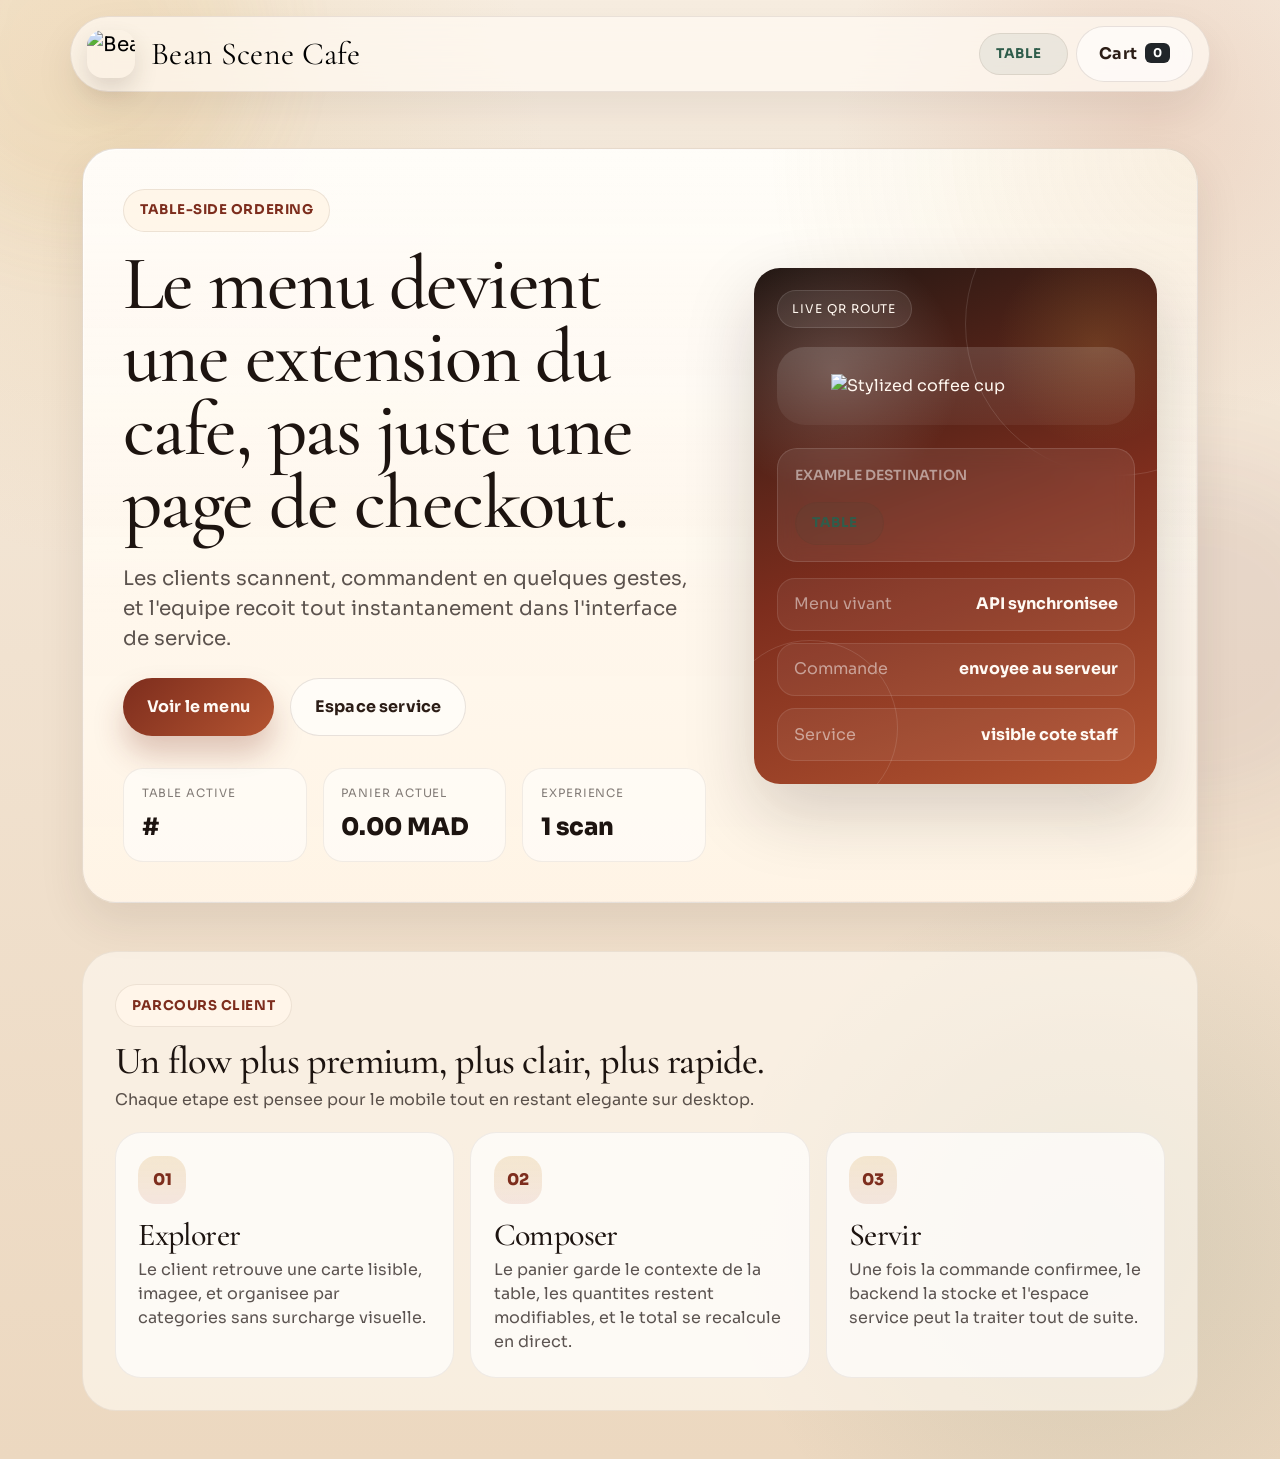
==== cafe-system/frontend/index.html @ 509322cd "feat: Implement cafe system frontend with menu, cart, and order functionalities - Added API integrat" ====
<!DOCTYPE html>
<html lang="en">
  <head>
    <meta charset="UTF-8">
    <meta name="viewport" content="width=device-width, initial-scale=1.0">
    <title>Bean Scene Cafe | Digital Menu</title>
    <meta name="description" content="Digital cafe ordering experience for table-side QR code ordering.">
    <link href="https://cdn.jsdelivr.net/npm/bootstrap@5.3.3/dist/css/bootstrap.min.css" rel="stylesheet">
    <link rel="stylesheet" href="../frontend/css/style.css">
  </head>
  <body class="page-shell">
    <nav class="navbar navbar-expand-lg sticky-top navbar-glass">
      <div class="container py-2">
        <a class="navbar-brand d-flex align-items-center gap-3" href="/">
          <img src="/frontend/images/logo.svg" alt="Bean Scene Cafe logo" class="brand-mark">
          <span class="brand-wordmark">Bean Scene Cafe</span>
        </a>
        <div class="d-flex align-items-center gap-2 ms-auto">
          <span class="table-pill">Table <span data-table-number></span></span>
          <a class="btn btn-outline-coffee" data-table-link="cart.html" href="/frontend/cart.html">
            Cart <span class="badge text-bg-dark ms-2" data-cart-count>0</span>
          </a>
        </div>
      </div>
    </nav>

    <main class="container py-4 py-lg-5">
      <section class="hero-card hero-stage reveal">
        <div class="row g-4 g-xl-5 align-items-center">
          <div class="col-lg-7">
            <div class="hero-copy-stack">
              <div class="eyebrow mb-3">Table-side ordering</div>
              <h1 class="hero-title mb-4">Le menu devient une extension du cafe, pas juste une page de checkout.</h1>
              <p class="hero-copy fs-5 mb-4">
                Les clients scannent, commandent en quelques gestes, et l'equipe recoit tout instantanement dans l'interface de service.
              </p>
              <div class="d-flex flex-wrap gap-3">
                <a class="btn btn-coffee px-4 py-3" href="/frontend/menu.html" data-home-action>Voir le menu</a>
                <a class="btn btn-outline-coffee px-4 py-3" href="/frontend/admin.html">Espace service</a>
              </div>

              <div class="row g-3 mt-3">
                <div class="col-md-4">
                  <div class="hero-metric">
                    <span class="hero-metric__label">Table active</span>
                    <div class="hero-metric__value">#<span data-table-number></span></div>
                  </div>
                </div>
                <div class="col-md-4">
                  <div class="hero-metric">
                    <span class="hero-metric__label">Panier actuel</span>
                    <div class="hero-metric__value" data-cart-total>0.00 MAD</div>
                  </div>
                </div>
                <div class="col-md-4">
                  <div class="hero-metric">
                    <span class="hero-metric__label">Experience</span>
                    <div class="hero-metric__value">1 scan</div>
                  </div>
                </div>
              </div>
            </div>
          </div>

          <div class="col-lg-5">
            <div class="hero-showcase reveal reveal-delay-1">
              <div class="hero-showcase__badge">Live QR route</div>
              <div class="hero-showcase__orbit">
                <img src="/frontend/images/logo.svg" alt="Stylized coffee cup" class="floating-cup">
              </div>
              <div class="glass-note">
                <div class="text-uppercase small text-white-50 fw-semibold mb-2">Example destination</div>
                <div class="fw-semibold mb-3" data-qr-url></div>
                <div class="table-pill">Table <span data-table-number></span></div>
              </div>
              <div class="story-strip">
                <div class="story-chip">
                  <span class="text-white-50">Menu vivant</span>
                  <strong>API synchronisee</strong>
                </div>
                <div class="story-chip">
                  <span class="text-white-50">Commande</span>
                  <strong>envoyee au serveur</strong>
                </div>
                <div class="story-chip">
                  <span class="text-white-50">Service</span>
                  <strong>visible cote staff</strong>
                </div>
              </div>
            </div>
          </div>
        </div>
      </section>

      <section class="section-shell mt-4 mt-lg-5">
        <div class="section-header">
          <div>
            <div class="eyebrow mb-3">Parcours client</div>
            <h2 class="section-title mb-2">Un flow plus premium, plus clair, plus rapide.</h2>
            <p class="section-copy mb-0">Chaque etape est pensee pour le mobile tout en restant elegante sur desktop.</p>
          </div>
        </div>

        <div class="feature-grid">
          <article class="feature-card reveal">
            <div class="feature-card__index">01</div>
            <h3 class="section-title fs-2 mb-2">Explorer</h3>
            <p class="muted-copy mb-0">Le client retrouve une carte lisible, imagee, et organisee par categories sans surcharge visuelle.</p>
          </article>
          <article class="feature-card reveal reveal-delay-1">
            <div class="feature-card__index">02</div>
            <h3 class="section-title fs-2 mb-2">Composer</h3>
            <p class="muted-copy mb-0">Le panier garde le contexte de la table, les quantites restent modifiables, et le total se recalcule en direct.</p>
          </article>
          <article class="feature-card reveal reveal-delay-2">
            <div class="feature-card__index">03</div>
            <h3 class="section-title fs-2 mb-2">Servir</h3>
            <p class="muted-copy mb-0">Une fois la commande confirmee, le backend la stocke et l'espace service peut la traiter tout de suite.</p>
          </article>
        </div>
      </section>
    </main>

    <script src="https://cdn.jsdelivr.net/npm/bootstrap@5.3.3/dist/js/bootstrap.bundle.min.js"></script>
    <script type="module" src="/frontend/js/home.js"></script>
  </body>
</html>
---- cafe-system/frontend/css/style.css ----
@import url("https://fonts.googleapis.com/css2?family=Cormorant+Garamond:wght@500;600;700&family=Sora:wght@400;500;600;700;800&display=swap");

:root {
  --ink-950: #1d1410;
  --ink-900: #2c1d16;
  --ink-700: #67483b;
  --ink-500: #8f6b59;
  --paper: #fffaf2;
  --paper-strong: #fffdf9;
  --paper-tint: rgba(255, 248, 240, 0.76);
  --sand: #ead5bd;
  --line: rgba(77, 50, 37, 0.14);
  --accent: #b45431;
  --accent-deep: #7d2d1d;
  --gold: #d3a247;
  --forest: #2f5d4b;
  --berry: #69344e;
  --shadow-soft: 0 18px 45px rgba(61, 36, 25, 0.1);
  --shadow-deep: 0 28px 70px rgba(36, 19, 13, 0.18);
  --radius-2xl: 34px;
  --radius-xl: 26px;
  --radius-lg: 20px;
  --radius-md: 14px;
}

* {
  box-sizing: border-box;
}

html {
  scroll-behavior: smooth;
}

body {
  margin: 0;
  min-height: 100vh;
  color: var(--ink-950);
  font-family: "Sora", "Segoe UI", sans-serif;
  background:
    radial-gradient(circle at 10% 10%, rgba(212, 162, 71, 0.15), transparent 24%),
    radial-gradient(circle at 90% 8%, rgba(180, 84, 49, 0.14), transparent 18%),
    radial-gradient(circle at 85% 85%, rgba(47, 93, 75, 0.13), transparent 22%),
    linear-gradient(180deg, #f7ede0 0%, #f1e2d0 45%, #ecd8c0 100%);
}

body::before {
  content: "";
  position: fixed;
  inset: 0;
  background-image:
    linear-gradient(rgba(255, 255, 255, 0.16) 1px, transparent 1px),
    linear-gradient(90deg, rgba(255, 255, 255, 0.12) 1px, transparent 1px);
  background-size: 32px 32px;
  opacity: 0.24;
  pointer-events: none;
  z-index: -2;
}

img {
  max-width: 100%;
  display: block;
}

a {
  color: inherit;
  text-decoration: none;
}

.page-shell {
  position: relative;
  overflow-x: clip;
}

.page-shell::before,
.page-shell::after {
  content: "";
  position: fixed;
  width: 22rem;
  height: 22rem;
  border-radius: 999px;
  filter: blur(48px);
  opacity: 0.45;
  z-index: -1;
  pointer-events: none;
}

.page-shell::before {
  top: -8rem;
  left: -6rem;
  background: rgba(212, 162, 71, 0.24);
}

.page-shell::after {
  right: -6rem;
  bottom: 10%;
  background: rgba(105, 52, 78, 0.16);
}

.navbar-glass {
  background: transparent;
  border: 0;
  padding-top: 1rem;
}

.navbar-glass .container {
  background: rgba(255, 250, 243, 0.72);
  backdrop-filter: blur(18px);
  border: 1px solid rgba(77, 50, 37, 0.11);
  border-radius: 999px;
  padding: 0.9rem 1rem;
  box-shadow: 0 18px 40px rgba(48, 28, 21, 0.08);
}

.brand-mark {
  width: 3rem;
  height: 3rem;
  border-radius: 16px;
  box-shadow: 0 12px 24px rgba(48, 28, 21, 0.14);
}

.brand-wordmark {
  font-family: "Cormorant Garamond", Georgia, serif;
  font-size: 2rem;
  line-height: 1;
  letter-spacing: 0.01em;
}

.hero-card,
.surface-card,
.summary-card,
.order-card,
.admin-panel,
.menu-card {
  position: relative;
  background: linear-gradient(180deg, rgba(255, 253, 249, 0.96), rgba(255, 247, 236, 0.94));
  border: 1px solid var(--line);
  border-radius: var(--radius-2xl);
  box-shadow: var(--shadow-soft);
}

.hero-card::before,
.surface-card::before,
.summary-card::before,
.order-card::before,
.admin-panel::before,
.menu-card::before {
  content: "";
  position: absolute;
  inset: 0;
  border-radius: inherit;
  padding: 1px;
  background: linear-gradient(145deg, rgba(255, 255, 255, 0.7), rgba(180, 84, 49, 0.08));
  -webkit-mask: linear-gradient(#fff 0 0) content-box, linear-gradient(#fff 0 0);
  -webkit-mask-composite: xor;
  mask-composite: exclude;
  pointer-events: none;
}

.hero-card {
  overflow: hidden;
  padding: clamp(1.5rem, 4vw, 2.5rem);
}

.hero-title,
.section-title {
  font-family: "Cormorant Garamond", Georgia, serif;
  line-height: 0.95;
  letter-spacing: -0.02em;
}

.hero-title {
  font-size: clamp(3.2rem, 6vw, 6rem);
}

.section-title {
  font-size: clamp(2rem, 3vw, 3rem);
}

.hero-copy,
.section-copy,
.muted-copy {
  color: rgba(29, 20, 16, 0.72);
}

.eyebrow,
.feature-pill,
.table-pill,
.category-chip {
  display: inline-flex;
  align-items: center;
  gap: 0.55rem;
  min-height: 2.65rem;
  padding: 0.65rem 1rem;
  border-radius: 999px;
  border: 1px solid rgba(77, 50, 37, 0.1);
  font-size: 0.84rem;
  font-weight: 700;
  letter-spacing: 0.04em;
  text-transform: uppercase;
}

.eyebrow,
.feature-pill {
  background: rgba(255, 246, 233, 0.92);
  color: var(--accent-deep);
}

.table-pill {
  background: rgba(47, 93, 75, 0.08);
  color: var(--forest);
}

.category-chip {
  background: rgba(255, 250, 243, 0.9);
  color: var(--ink-900);
  transition: transform 180ms ease, border-color 180ms ease, background 180ms ease;
}

.category-chip:hover {
  transform: translateY(-2px);
  border-color: rgba(180, 84, 49, 0.28);
  background: rgba(255, 240, 224, 0.94);
}

.btn-coffee,
.btn-outline-coffee {
  display: inline-flex;
  align-items: center;
  justify-content: center;
  border-radius: 999px;
  padding: 0.95rem 1.4rem;
  font-weight: 700;
  letter-spacing: 0.01em;
}

.btn-coffee {
  color: #fffaf5;
  border: none;
  background: linear-gradient(135deg, var(--accent-deep), var(--accent));
  box-shadow: 0 18px 30px rgba(125, 45, 29, 0.25);
}

.btn-coffee:hover,
.btn-coffee:focus {
  color: #fffaf5;
  background: linear-gradient(135deg, #672617, #c9633e);
}

.btn-outline-coffee {
  background: rgba(255, 255, 255, 0.62);
  border: 1px solid rgba(77, 50, 37, 0.13);
  color: var(--ink-900);
}

.btn-outline-coffee:hover,
.btn-outline-coffee:focus {
  background: rgba(255, 243, 228, 0.95);
  color: var(--ink-950);
}

.hero-stage {
  background:
    radial-gradient(circle at right top, rgba(212, 162, 71, 0.14), transparent 32%),
    linear-gradient(180deg, rgba(255, 255, 255, 0.22), transparent 62%),
    linear-gradient(180deg, rgba(255, 252, 247, 0.96), rgba(255, 245, 231, 0.94));
}

.hero-copy-stack {
  position: relative;
  z-index: 1;
}

.hero-metric {
  height: 100%;
  padding: 1rem 1.1rem;
  border-radius: var(--radius-lg);
  background: rgba(255, 255, 255, 0.52);
  border: 1px solid rgba(77, 50, 37, 0.08);
}

.hero-metric__label {
  display: block;
  margin-bottom: 0.45rem;
  font-size: 0.72rem;
  letter-spacing: 0.08em;
  text-transform: uppercase;
  color: rgba(29, 20, 16, 0.55);
}

.hero-metric__value {
  font-size: 1.5rem;
  font-weight: 800;
}

.hero-showcase {
  position: relative;
  min-height: 100%;
  border-radius: calc(var(--radius-2xl) - 8px);
  padding: 1.4rem;
  color: #fff7ef;
  background:
    radial-gradient(circle at 20% 20%, rgba(255, 255, 255, 0.18), transparent 24%),
    radial-gradient(circle at 85% 15%, rgba(212, 162, 71, 0.18), transparent 18%),
    linear-gradient(160deg, #221713 0%, #7d2d1d 52%, #b45431 100%);
  box-shadow: var(--shadow-deep);
  overflow: hidden;
}

.hero-showcase::before,
.hero-showcase::after {
  content: "";
  position: absolute;
  border-radius: 999px;
  border: 1px solid rgba(255, 255, 255, 0.12);
}

.hero-showcase::before {
  width: 19rem;
  height: 19rem;
  right: -7rem;
  top: -6rem;
}

.hero-showcase::after {
  width: 11rem;
  height: 11rem;
  left: -2rem;
  bottom: -2rem;
}

.hero-showcase__badge {
  display: inline-flex;
  align-items: center;
  gap: 0.55rem;
  padding: 0.55rem 0.9rem;
  border-radius: 999px;
  background: rgba(255, 255, 255, 0.08);
  border: 1px solid rgba(255, 255, 255, 0.12);
  font-size: 0.75rem;
  letter-spacing: 0.08em;
  text-transform: uppercase;
}

.hero-showcase__orbit {
  position: relative;
  margin: 1.2rem 0 1.4rem;
  padding: 1.7rem;
  border-radius: 28px;
  background: linear-gradient(180deg, rgba(255, 255, 255, 0.14), rgba(255, 255, 255, 0.05));
}

.floating-cup {
  width: min(18rem, 82%);
  margin-inline: auto;
  animation: float-up 5.5s ease-in-out infinite;
}

.glass-note {
  padding: 1rem 1.1rem;
  border-radius: 20px;
  background: rgba(255, 255, 255, 0.08);
  border: 1px solid rgba(255, 255, 255, 0.12);
  backdrop-filter: blur(10px);
}

.glass-note code {
  color: #fff7ef;
  font-weight: 700;
}

.story-strip {
  display: grid;
  gap: 0.75rem;
  margin-top: 1rem;
}

.story-chip {
  display: flex;
  justify-content: space-between;
  gap: 1rem;
  padding: 0.85rem 1rem;
  border-radius: 18px;
  background: rgba(255, 255, 255, 0.06);
  border: 1px solid rgba(255, 255, 255, 0.1);
}

.story-chip strong {
  color: #fffaf4;
}

.section-shell {
  padding: clamp(1.25rem, 3vw, 2rem);
  border-radius: var(--radius-2xl);
  background: rgba(255, 250, 243, 0.62);
  border: 1px solid rgba(77, 50, 37, 0.08);
}

.feature-grid {
  display: grid;
  grid-template-columns: repeat(3, minmax(0, 1fr));
  gap: 1rem;
}

.feature-card {
  height: 100%;
  padding: 1.4rem;
  border-radius: var(--radius-xl);
  background: rgba(255, 255, 255, 0.68);
  border: 1px solid rgba(77, 50, 37, 0.08);
}

.feature-card__index {
  width: 3rem;
  height: 3rem;
  display: inline-grid;
  place-items: center;
  border-radius: 18px;
  margin-bottom: 1rem;
  font-weight: 800;
  color: var(--accent-deep);
  background: linear-gradient(180deg, rgba(212, 162, 71, 0.22), rgba(180, 84, 49, 0.12));
}

.page-hero {
  display: grid;
  grid-template-columns: minmax(0, 1.65fr) minmax(320px, 0.95fr);
  gap: 1.25rem;
  align-items: stretch;
}

.page-hero__aside {
  height: 100%;
  padding: 1.3rem;
  border-radius: var(--radius-xl);
  background:
    radial-gradient(circle at top right, rgba(212, 162, 71, 0.14), transparent 32%),
    linear-gradient(180deg, rgba(255, 249, 241, 0.92), rgba(255, 243, 228, 0.92));
  border: 1px solid rgba(77, 50, 37, 0.08);
}

.page-hero__meta {
  display: grid;
  gap: 0.9rem;
}

.page-hero__meta-item {
  padding: 1rem 1.1rem;
  border-radius: 18px;
  background: rgba(255, 255, 255, 0.65);
  border: 1px solid rgba(77, 50, 37, 0.08);
}

.section-header {
  display: flex;
  align-items: end;
  justify-content: space-between;
  gap: 1rem;
  margin-bottom: 1.3rem;
}

.menu-card {
  overflow: hidden;
  transition: transform 220ms ease, box-shadow 220ms ease, border-color 220ms ease;
}

.menu-card:hover {
  transform: translateY(-8px) rotate(-0.4deg);
  box-shadow: 0 26px 55px rgba(47, 26, 18, 0.18);
  border-color: rgba(180, 84, 49, 0.22);
}

.menu-card__media {
  position: relative;
  padding: 1.15rem;
  background:
    radial-gradient(circle at top left, rgba(255, 255, 255, 0.42), transparent 32%),
    linear-gradient(180deg, rgba(243, 225, 201, 0.95), rgba(231, 208, 179, 0.92));
}

.menu-card__media::after {
  content: "";
  position: absolute;
  inset: auto 1rem 0.85rem auto;
  width: 4.25rem;
  height: 4.25rem;
  border-radius: 999px;
  background: rgba(255, 255, 255, 0.18);
  pointer-events: none;
}

.menu-card__media img {
  width: 100%;
  aspect-ratio: 4 / 3;
  object-fit: cover;
  border-radius: calc(var(--radius-lg) - 2px);
}

.menu-card__body {
  padding: 1.3rem;
}

.price-tag {
  display: inline-flex;
  align-items: center;
  padding: 0.55rem 0.8rem;
  border-radius: 999px;
  background: rgba(47, 93, 75, 0.08);
  color: var(--forest);
  font-size: 0.95rem;
  font-weight: 800;
}

.sticky-cart-bar {
  position: sticky;
  bottom: 1.2rem;
  z-index: 30;
}

.sticky-cart-card {
  border-radius: 28px;
  padding: 0.2rem;
  background: linear-gradient(135deg, #1f1511, #4d2419 58%, #2e5846 100%);
  color: #fff8ef;
  box-shadow: 0 28px 60px rgba(31, 21, 17, 0.28);
}

.sticky-cart-card > div {
  border-radius: 24px;
}

.cart-row,
.menu-row,
.order-line {
  border-bottom: 1px solid rgba(77, 50, 37, 0.08);
}

.cart-row:last-child,
.menu-row:last-child,
.order-line:last-child {
  border-bottom: none;
}

.quantity-stepper {
  display: inline-flex;
  align-items: center;
  gap: 0.8rem;
  padding: 0.4rem;
  border-radius: 999px;
  background: rgba(180, 84, 49, 0.08);
}

.quantity-stepper button {
  width: 2.15rem;
  height: 2.15rem;
  border: 0;
  border-radius: 999px;
  background: #fffdf9;
  color: var(--ink-900);
  font-weight: 800;
  box-shadow: 0 6px 18px rgba(47, 26, 18, 0.08);
}

.status-badge {
  display: inline-flex;
  align-items: center;
  gap: 0.4rem;
  padding: 0.45rem 0.85rem;
  border-radius: 999px;
  font-size: 0.78rem;
  font-weight: 700;
  text-transform: uppercase;
  letter-spacing: 0.05em;
}

.status-pending {
  background: rgba(212, 162, 71, 0.18);
  color: #8f5a19;
}

.status-preparing {
  background: rgba(47, 93, 75, 0.14);
  color: var(--forest);
}

.status-served {
  background: rgba(49, 125, 90, 0.14);
  color: #255b40;
}

.status-cancelled {
  background: rgba(180, 84, 49, 0.14);
  color: var(--accent-deep);
}

.stat-card {
  position: relative;
  height: 100%;
  padding: 1.35rem;
  border-radius: 22px;
  background: linear-gradient(180deg, rgba(255, 251, 245, 0.95), rgba(255, 245, 232, 0.9));
  border: 1px solid rgba(77, 50, 37, 0.08);
  overflow: hidden;
}

.stat-card::after {
  content: "";
  position: absolute;
  inset: auto -1.4rem -1.4rem auto;
  width: 6rem;
  height: 6rem;
  border-radius: 999px;
  background: rgba(212, 162, 71, 0.14);
}

.stat-card__value {
  position: relative;
  font-size: clamp(1.75rem, 3vw, 2.4rem);
  font-weight: 800;
  z-index: 1;
}

.admin-order-grid {
  display: grid;
  grid-template-columns: repeat(auto-fit, minmax(280px, 1fr));
  gap: 1rem;
}

.order-card,
.admin-panel {
  padding: 1.5rem;
}

.empty-state {
  padding: 2.6rem 1.6rem;
  text-align: center;
  border: 1px dashed rgba(77, 50, 37, 0.18);
  border-radius: 24px;
  background: rgba(255, 252, 247, 0.72);
}

.form-control,
.form-select {
  border-radius: 18px;
  border-color: rgba(77, 50, 37, 0.12);
  background: rgba(255, 255, 255, 0.78);
  box-shadow: none;
}

.form-control:focus,
.form-select:focus {
  border-color: rgba(180, 84, 49, 0.35);
  box-shadow: 0 0 0 0.25rem rgba(180, 84, 49, 0.12);
}

.loading-overlay {
  position: fixed;
  inset: 0;
  display: none;
  align-items: center;
  justify-content: center;
  background: rgba(29, 20, 16, 0.3);
  backdrop-filter: blur(12px);
  z-index: 1100;
}

.loading-overlay.is-active {
  display: flex;
}

.loading-overlay__card {
  min-width: 17rem;
  text-align: center;
  padding: 1.5rem;
  border-radius: 28px;
  background: rgba(255, 251, 245, 0.96);
  box-shadow: var(--shadow-deep);
}

.loading-overlay__spinner {
  width: 3rem;
  height: 3rem;
  border: 4px solid rgba(180, 84, 49, 0.14);
  border-top-color: var(--accent);
  border-radius: 999px;
  margin: 0 auto 1rem;
  animation: spin 0.85s linear infinite;
}

.section-anchor {
  scroll-margin-top: 7rem;
}

.reveal {
  animation: rise-in 0.6s ease both;
}

.reveal-delay-1 {
  animation-delay: 0.09s;
}

.reveal-delay-2 {
  animation-delay: 0.18s;
}

.reveal-delay-3 {
  animation-delay: 0.27s;
}

.checkout-cta {
  position: sticky;
  bottom: 1.1rem;
  z-index: 22;
}

@keyframes rise-in {
  from {
    opacity: 0;
    transform: translateY(16px);
  }

  to {
    opacity: 1;
    transform: translateY(0);
  }
}

@keyframes float-up {
  0%,
  100% {
    transform: translateY(0) rotate(0deg);
  }

  50% {
    transform: translateY(-14px) rotate(-2deg);
  }
}

@keyframes spin {
  to {
    transform: rotate(360deg);
  }
}

@media (max-width: 1199.98px) {
  .page-hero {
    grid-template-columns: 1fr;
  }
}

@media (max-width: 991.98px) {
  .navbar-glass .container {
    border-radius: 28px;
  }

  .hero-card {
    padding: 1.35rem;
  }

  .feature-grid {
    grid-template-columns: 1fr;
  }

  .section-header {
    flex-direction: column;
    align-items: start;
  }
}

@media (max-width: 767.98px) {
  .brand-wordmark {
    font-size: 1.65rem;
  }

  .hero-title {
    font-size: clamp(2.7rem, 14vw, 4rem);
  }

  .section-title {
    font-size: clamp(1.9rem, 8vw, 2.8rem);
  }

  .sticky-cart-bar,
  .checkout-cta {
    bottom: 0.8rem;
  }

  .story-chip {
    flex-direction: column;
    gap: 0.35rem;
  }
}
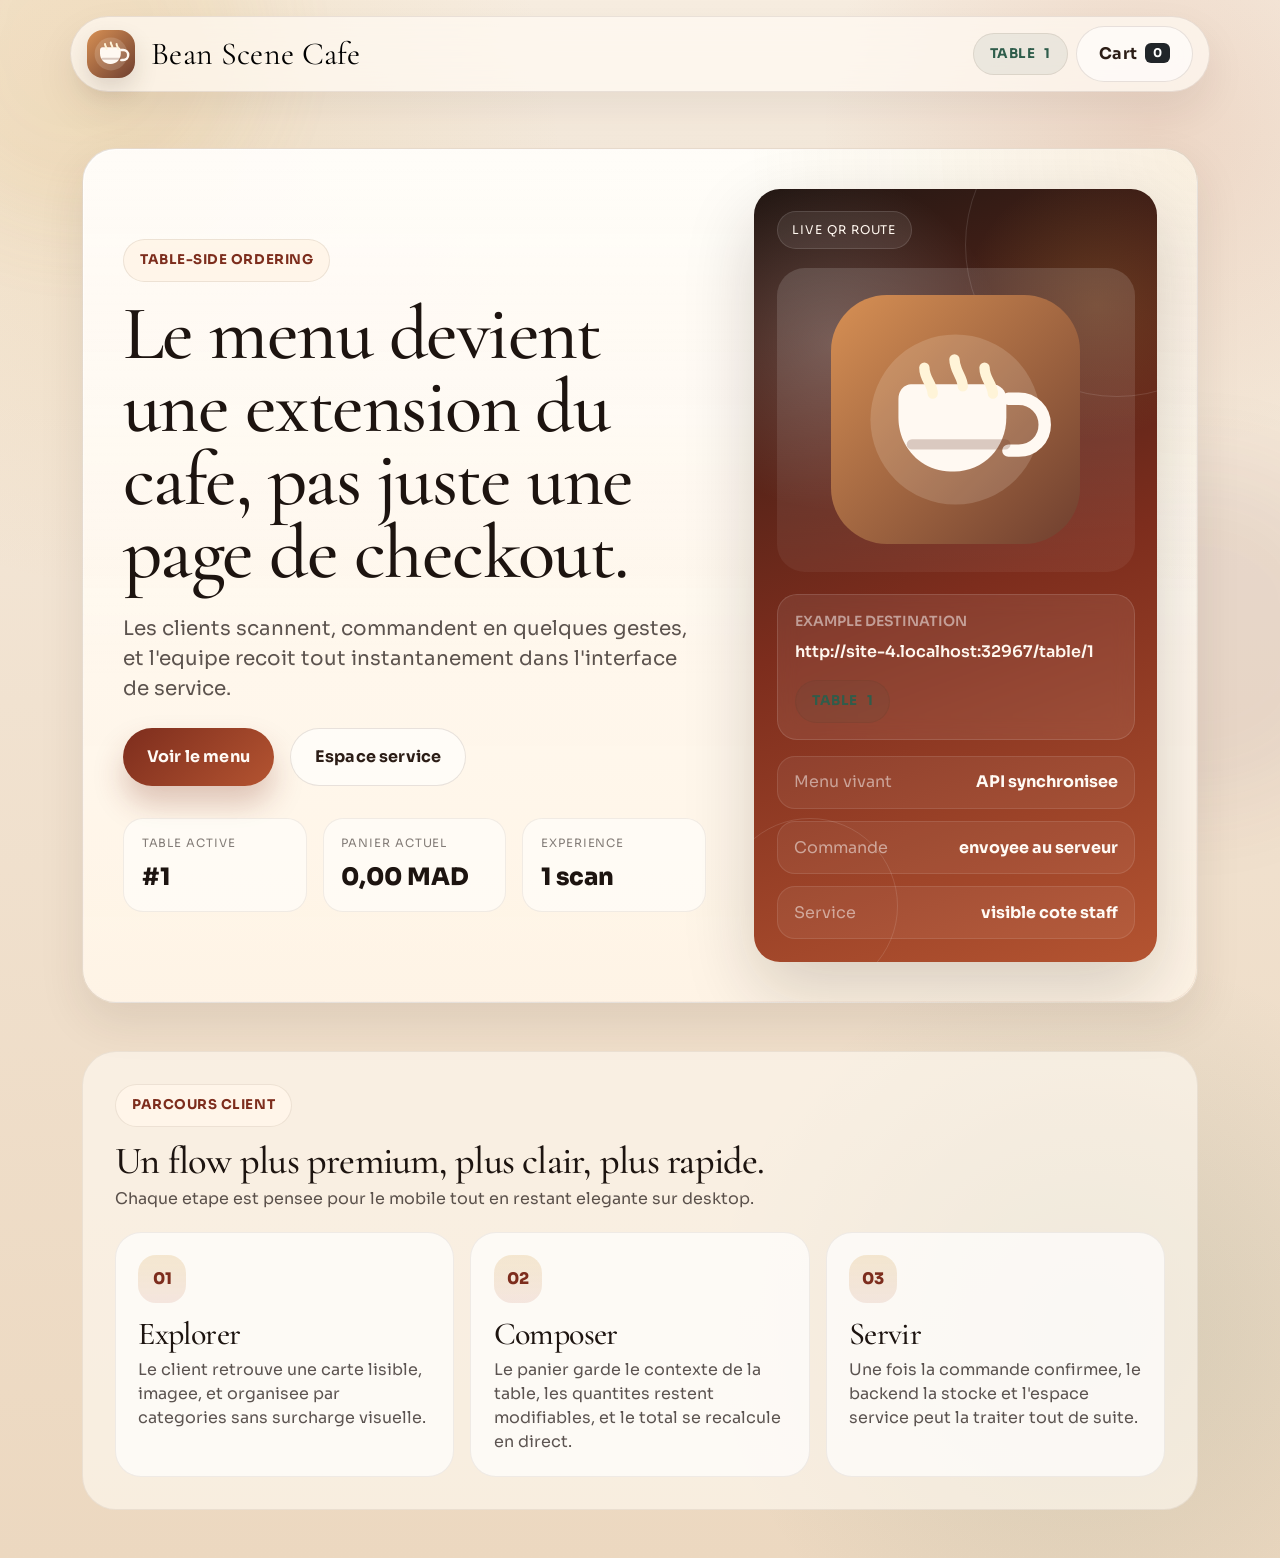
==== commit a9805c53: "feat: Add mobile app for cafe ordering system with API integration - Implemented ApiService for hand" ====
--- a/cafe-system/frontend/index.html
+++ b/cafe-system/frontend/index.html
@@ -12,12 +12,12 @@
     <nav class="navbar navbar-expand-lg sticky-top navbar-glass">
       <div class="container py-2">
         <a class="navbar-brand d-flex align-items-center gap-3" href="/">
-          <img src="/frontend/images/logo.svg" alt="Bean Scene Cafe logo" class="brand-mark">
+          <img src="../frontend/images/logo.svg" alt="Bean Scene Cafe logo" class="brand-mark">
           <span class="brand-wordmark">Bean Scene Cafe</span>
         </a>
         <div class="d-flex align-items-center gap-2 ms-auto">
           <span class="table-pill">Table <span data-table-number></span></span>
-          <a class="btn btn-outline-coffee" data-table-link="cart.html" href="/frontend/cart.html">
+          <a class="btn btn-outline-coffee" data-table-link="cart.html" href="../frontend/cart.html">
             Cart <span class="badge text-bg-dark ms-2" data-cart-count>0</span>
           </a>
         </div>
@@ -35,8 +35,8 @@
                 Les clients scannent, commandent en quelques gestes, et l'equipe recoit tout instantanement dans l'interface de service.
               </p>
               <div class="d-flex flex-wrap gap-3">
-                <a class="btn btn-coffee px-4 py-3" href="/frontend/menu.html" data-home-action>Voir le menu</a>
-                <a class="btn btn-outline-coffee px-4 py-3" href="/frontend/admin.html">Espace service</a>
+                <a class="btn btn-coffee px-4 py-3" href="../frontend/menu.html" data-home-action>Voir le menu</a>
+                <a class="btn btn-outline-coffee px-4 py-3" href="../frontend/admin.html">Espace service</a>
               </div>
 
               <div class="row g-3 mt-3">
@@ -66,7 +66,7 @@
             <div class="hero-showcase reveal reveal-delay-1">
               <div class="hero-showcase__badge">Live QR route</div>
               <div class="hero-showcase__orbit">
-                <img src="/frontend/images/logo.svg" alt="Stylized coffee cup" class="floating-cup">
+                <img src="../frontend/images/logo.svg" alt="Stylized coffee cup" class="floating-cup">
               </div>
               <div class="glass-note">
                 <div class="text-uppercase small text-white-50 fw-semibold mb-2">Example destination</div>
@@ -122,6 +122,6 @@
     </main>
 
     <script src="https://cdn.jsdelivr.net/npm/bootstrap@5.3.3/dist/js/bootstrap.bundle.min.js"></script>
-    <script type="module" src="/frontend/js/home.js"></script>
+    <script type="module" src="../frontend/js/home.js"></script>
   </body>
 </html>
--- a/cafe-system/frontend/css/style.css
+++ b/cafe-system/frontend/css/style.css
@@ -151,6 +151,7 @@
   padding: 1px;
   background: linear-gradient(145deg, rgba(255, 255, 255, 0.7), rgba(180, 84, 49, 0.08));
   -webkit-mask: linear-gradient(#fff 0 0) content-box, linear-gradient(#fff 0 0);
+  mask: linear-gradient(#fff 0 0) content-box, linear-gradient(#fff 0 0);
   -webkit-mask-composite: xor;
   mask-composite: exclude;
   pointer-events: none;
